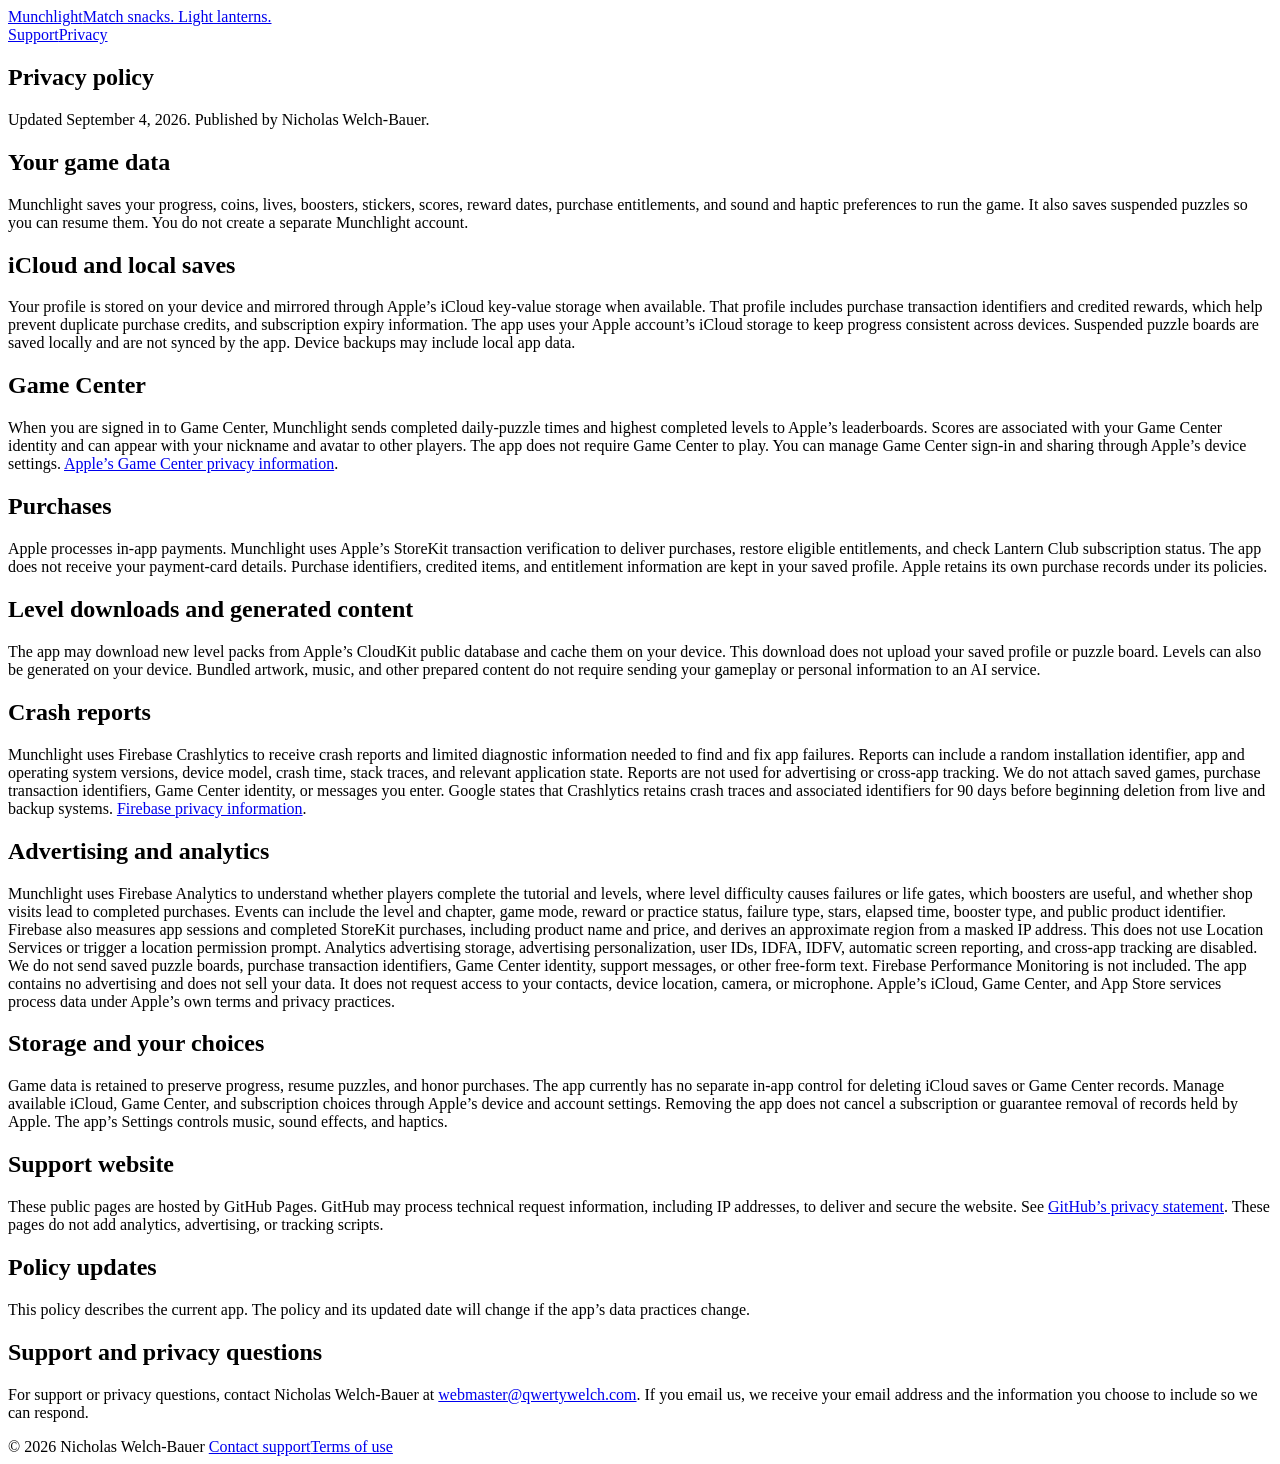
==== privacy/index.html @ 8851ea90 "Publish static Munchlight support and privacy pages" ====
<!DOCTYPE html><html lang="en"><head><meta charSet="utf-8"/><meta name="viewport" content="width=device-width, initial-scale=1"/><link rel="stylesheet" href="/munchlight-support/style.css"><title>Privacy policy · Munchlight</title><meta name="description" content="Help with Munchlight, the snack-matching puzzle game. Support, purchases, saved games and privacy."/><link rel="icon" href="/munchlight-support/croissant.png"/>
<link rel="canonical" href="https://nw-b.github.io/munchlight-support/privacy/"></head><body><header><a class="brand" href="/munchlight-support/">Munchlight<span>Match snacks. Light lanterns.</span></a><nav aria-label="Main navigation"><a href="/munchlight-support/">Support</a><a href="/munchlight-support/privacy/">Privacy</a></nav></header><main><article class="policy"><h1>Privacy policy</h1><p>Updated September 4, 2026. Published by Nicholas Welch-Bauer.</p><h2>Your game data</h2><p>Munchlight saves your progress, coins, lives, boosters, stickers, scores, reward dates, purchase entitlements, and sound and haptic preferences to run the game. It also saves suspended puzzles so you can resume them. You do not create a separate Munchlight account.</p><h2>iCloud and local saves</h2><p>Your profile is stored on your device and mirrored through Apple’s iCloud key-value storage when available. That profile includes purchase transaction identifiers and credited rewards, which help prevent duplicate purchase credits, and subscription expiry information. The app uses your Apple account’s iCloud storage to keep progress consistent across devices. Suspended puzzle boards are saved locally and are not synced by the app. Device backups may include local app data.</p><h2>Game Center</h2><p>When you are signed in to Game Center, Munchlight sends completed daily-puzzle times and highest completed levels to Apple’s leaderboards. Scores are associated with your Game Center identity and can appear with your nickname and avatar to other players. The app does not require Game Center to play. You can manage Game Center sign-in and sharing through Apple’s device settings. <a href="https://www.apple.com/legal/privacy/data/en/game-center/">Apple’s Game Center privacy information</a>.</p><h2>Purchases</h2><p>Apple processes in-app payments. Munchlight uses Apple’s StoreKit transaction verification to deliver purchases, restore eligible entitlements, and check Lantern Club subscription status. The app does not receive your payment-card details. Purchase identifiers, credited items, and entitlement information are kept in your saved profile. Apple retains its own purchase records under its policies.</p><h2>Level downloads and generated content</h2><p>The app may download new level packs from Apple’s CloudKit public database and cache them on your device. This download does not upload your saved profile or puzzle board. Levels can also be generated on your device. Bundled artwork, music, and other prepared content do not require sending your gameplay or personal information to an AI service.</p><h2>Crash reports</h2><p>Munchlight uses Firebase Crashlytics to receive crash reports and limited diagnostic information needed to find and fix app failures. Reports can include a random installation identifier, app and operating system versions, device model, crash time, stack traces, and relevant application state. Reports are not used for advertising or cross-app tracking. We do not attach saved games, purchase transaction identifiers, Game Center identity, or messages you enter. Google states that Crashlytics retains crash traces and associated identifiers for 90 days before beginning deletion from live and backup systems. <a href="https://firebase.google.com/support/privacy">Firebase privacy information</a>.</p><h2>Advertising and analytics</h2><p>Munchlight uses Firebase Analytics to understand whether players complete the tutorial and levels, where level difficulty causes failures or life gates, which boosters are useful, and whether shop visits lead to completed purchases. Events can include the level and chapter, game mode, reward or practice status, failure type, stars, elapsed time, booster type, and public product identifier. Firebase also measures app sessions and completed StoreKit purchases, including product name and price, and derives an approximate region from a masked IP address. This does not use Location Services or trigger a location permission prompt. Analytics advertising storage, advertising personalization, user IDs, IDFA, IDFV, automatic screen reporting, and cross-app tracking are disabled. We do not send saved puzzle boards, purchase transaction identifiers, Game Center identity, support messages, or other free-form text. Firebase Performance Monitoring is not included. The app contains no advertising and does not sell your data. It does not request access to your contacts, device location, camera, or microphone. Apple’s iCloud, Game Center, and App Store services process data under Apple’s own terms and privacy practices.</p><h2>Storage and your choices</h2><p>Game data is retained to preserve progress, resume puzzles, and honor purchases. The app currently has no separate in-app control for deleting iCloud saves or Game Center records. Manage available iCloud, Game Center, and subscription choices through Apple’s device and account settings. Removing the app does not cancel a subscription or guarantee removal of records held by Apple. The app’s Settings controls music, sound effects, and haptics.</p><h2>Support website</h2><p>These public pages are hosted by GitHub Pages. GitHub may process technical request information, including IP addresses, to deliver and secure the website. See <a href="https://docs.github.com/en/site-policy/privacy-policies/github-general-privacy-statement">GitHub’s privacy statement</a>. These pages do not add analytics, advertising, or tracking scripts.</p><h2>Policy updates</h2><p>This policy describes the current app. The policy and its updated date will change if the app’s data practices change.</p><h2>Support and privacy questions</h2><p>For support or privacy questions, contact Nicholas Welch-Bauer at <a href="mailto:webmaster@qwertywelch.com">webmaster@qwertywelch.com</a>. If you email us, we receive your email address and the information you choose to include so we can respond.</p></article></main><footer>© 2026 Nicholas Welch-Bauer <a href="mailto:webmaster@qwertywelch.com">Contact support</a><a href="https://www.apple.com/legal/internet-services/itunes/dev/stdeula/">Terms of use</a></footer></body></html>
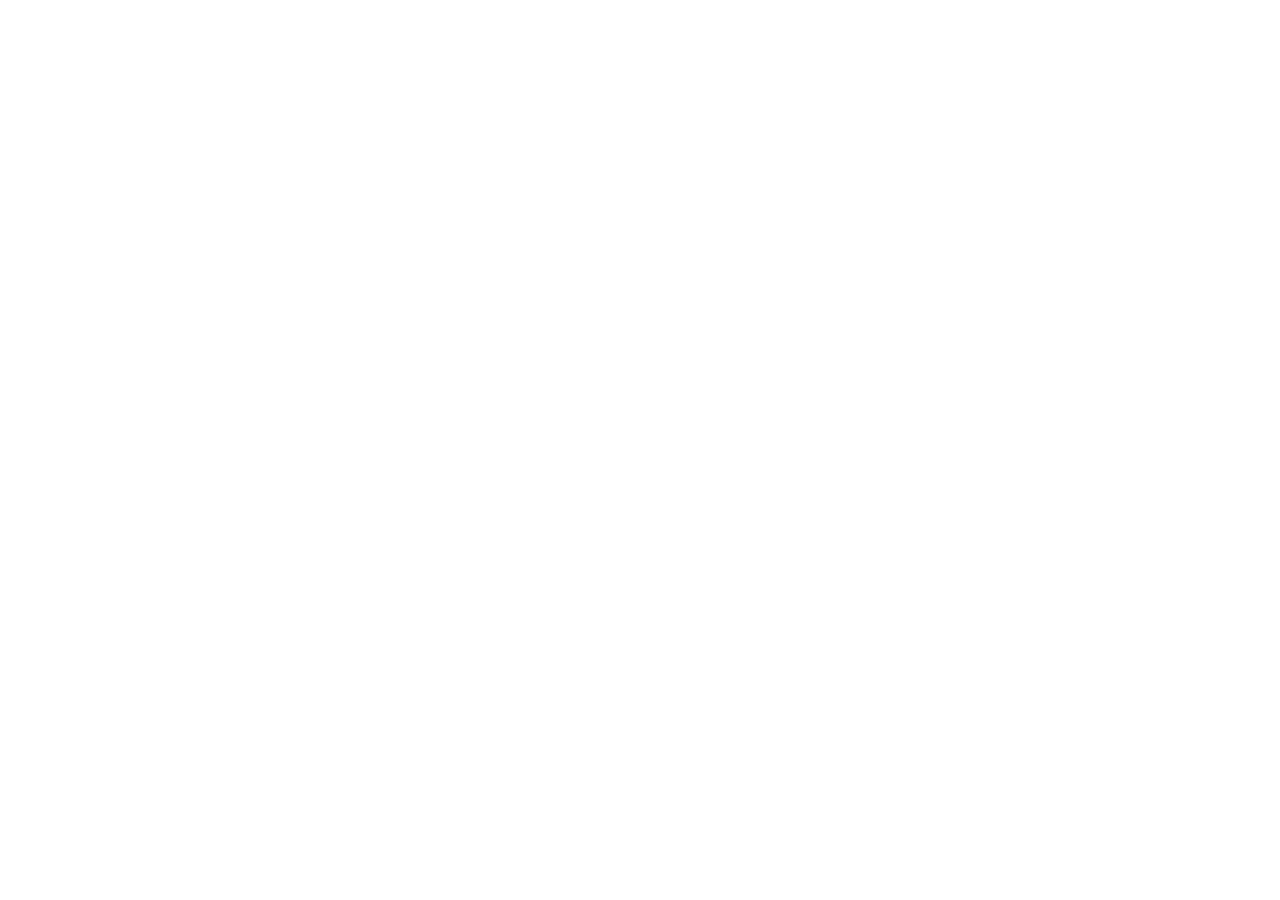
==== commit 534c85aa: "Redirect to the new home on nshortn.com These pages now live on Cloudflare at <app>.nshortn.com; eac" ====
--- a/privacy/index.html
+++ b/privacy/index.html
@@ -1,2 +1,15 @@
-<!DOCTYPE html><html lang="en"><head><meta charSet="utf-8"/><meta name="viewport" content="width=device-width, initial-scale=1"/><link rel="stylesheet" href="/munchlight-support/style.css"><title>Privacy policy · Munchlight</title><meta name="description" content="Help with Munchlight, the snack-matching puzzle game. Support, purchases, saved games and privacy."/><link rel="icon" href="/munchlight-support/croissant.png"/>
-<link rel="canonical" href="https://nw-b.github.io/munchlight-support/privacy/"></head><body><header><a class="brand" href="/munchlight-support/">Munchlight<span>Match snacks. Light lanterns.</span></a><nav aria-label="Main navigation"><a href="/munchlight-support/">Support</a><a href="/munchlight-support/privacy/">Privacy</a></nav></header><main><article class="policy"><h1>Privacy policy</h1><p>Updated September 4, 2026. Published by Nicholas Welch-Bauer.</p><h2>Your game data</h2><p>Munchlight saves your progress, coins, lives, boosters, stickers, scores, reward dates, purchase entitlements, and sound and haptic preferences to run the game. It also saves suspended puzzles so you can resume them. You do not create a separate Munchlight account.</p><h2>iCloud and local saves</h2><p>Your profile is stored on your device and mirrored through Apple’s iCloud key-value storage when available. That profile includes purchase transaction identifiers and credited rewards, which help prevent duplicate purchase credits, and subscription expiry information. The app uses your Apple account’s iCloud storage to keep progress consistent across devices. Suspended puzzle boards are saved locally and are not synced by the app. Device backups may include local app data.</p><h2>Game Center</h2><p>When you are signed in to Game Center, Munchlight sends completed daily-puzzle times and highest completed levels to Apple’s leaderboards. Scores are associated with your Game Center identity and can appear with your nickname and avatar to other players. The app does not require Game Center to play. You can manage Game Center sign-in and sharing through Apple’s device settings. <a href="https://www.apple.com/legal/privacy/data/en/game-center/">Apple’s Game Center privacy information</a>.</p><h2>Purchases</h2><p>Apple processes in-app payments. Munchlight uses Apple’s StoreKit transaction verification to deliver purchases, restore eligible entitlements, and check Lantern Club subscription status. The app does not receive your payment-card details. Purchase identifiers, credited items, and entitlement information are kept in your saved profile. Apple retains its own purchase records under its policies.</p><h2>Level downloads and generated content</h2><p>The app may download new level packs from Apple’s CloudKit public database and cache them on your device. This download does not upload your saved profile or puzzle board. Levels can also be generated on your device. Bundled artwork, music, and other prepared content do not require sending your gameplay or personal information to an AI service.</p><h2>Crash reports</h2><p>Munchlight uses Firebase Crashlytics to receive crash reports and limited diagnostic information needed to find and fix app failures. Reports can include a random installation identifier, app and operating system versions, device model, crash time, stack traces, and relevant application state. Reports are not used for advertising or cross-app tracking. We do not attach saved games, purchase transaction identifiers, Game Center identity, or messages you enter. Google states that Crashlytics retains crash traces and associated identifiers for 90 days before beginning deletion from live and backup systems. <a href="https://firebase.google.com/support/privacy">Firebase privacy information</a>.</p><h2>Advertising and analytics</h2><p>Munchlight uses Firebase Analytics to understand whether players complete the tutorial and levels, where level difficulty causes failures or life gates, which boosters are useful, and whether shop visits lead to completed purchases. Events can include the level and chapter, game mode, reward or practice status, failure type, stars, elapsed time, booster type, and public product identifier. Firebase also measures app sessions and completed StoreKit purchases, including product name and price, and derives an approximate region from a masked IP address. This does not use Location Services or trigger a location permission prompt. Analytics advertising storage, advertising personalization, user IDs, IDFA, IDFV, automatic screen reporting, and cross-app tracking are disabled. We do not send saved puzzle boards, purchase transaction identifiers, Game Center identity, support messages, or other free-form text. Firebase Performance Monitoring is not included. The app contains no advertising and does not sell your data. It does not request access to your contacts, device location, camera, or microphone. Apple’s iCloud, Game Center, and App Store services process data under Apple’s own terms and privacy practices.</p><h2>Storage and your choices</h2><p>Game data is retained to preserve progress, resume puzzles, and honor purchases. The app currently has no separate in-app control for deleting iCloud saves or Game Center records. Manage available iCloud, Game Center, and subscription choices through Apple’s device and account settings. Removing the app does not cancel a subscription or guarantee removal of records held by Apple. The app’s Settings controls music, sound effects, and haptics.</p><h2>Support website</h2><p>These public pages are hosted by GitHub Pages. GitHub may process technical request information, including IP addresses, to deliver and secure the website. See <a href="https://docs.github.com/en/site-policy/privacy-policies/github-general-privacy-statement">GitHub’s privacy statement</a>. These pages do not add analytics, advertising, or tracking scripts.</p><h2>Policy updates</h2><p>This policy describes the current app. The policy and its updated date will change if the app’s data practices change.</p><h2>Support and privacy questions</h2><p>For support or privacy questions, contact Nicholas Welch-Bauer at <a href="mailto:webmaster@qwertywelch.com">webmaster@qwertywelch.com</a>. If you email us, we receive your email address and the information you choose to include so we can respond.</p></article></main><footer>© 2026 Nicholas Welch-Bauer <a href="mailto:webmaster@qwertywelch.com">Contact support</a><a href="https://www.apple.com/legal/internet-services/itunes/dev/stdeula/">Terms of use</a></footer></body></html>
+<!DOCTYPE html>
+<html lang="en">
+<head>
+  <meta charset="utf-8">
+  <meta name="viewport" content="width=device-width, initial-scale=1">
+  <title>This page has moved</title>
+  <meta http-equiv="refresh" content="0; url=https://munchlight.nshortn.com/privacy/">
+  <link rel="canonical" href="https://munchlight.nshortn.com/privacy/">
+  <meta name="robots" content="noindex">
+  <style>body{font:1.0625rem/1.6 system-ui,-apple-system,sans-serif;margin:0;padding:3rem 16px;max-width:36rem;margin-inline:auto}@media (prefers-color-scheme:dark){body{background:#16151b;color:#f1ede4}a{color:#f0b48c}}</style>
+</head>
+<body>
+  <p>This page has moved to <a href="https://munchlight.nshortn.com/privacy/">munchlight.nshortn.com/privacy</a>.</p>
+</body>
+</html>
